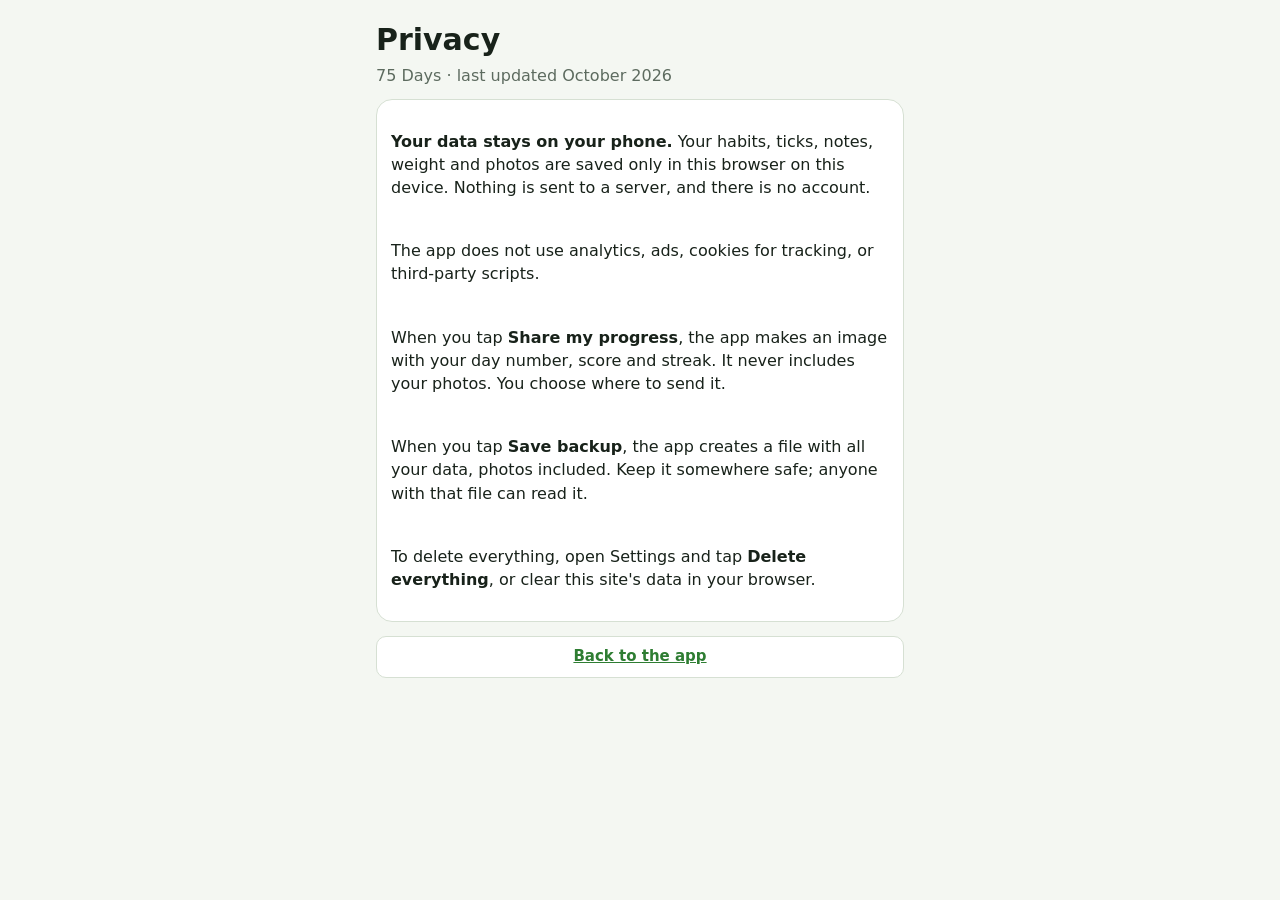
==== privacy.html @ 21a0edb5 "Add offline 75 Days app as the main page; keep earlier tracker at /personal Co-Authored-By: Claude O" ====
<!doctype html>
<html lang="en">
<head>
<meta charset="utf-8">
<meta name="viewport" content="width=device-width,initial-scale=1">
<title>Privacy · 75 Days</title>
<link rel="stylesheet" href="app.css">
</head>
<body>
<div class="app" style="padding-bottom:32px">
  <header class="pagehead"><h2>Privacy</h2><p class="muted">75 Days · last updated October 2026</p></header>
  <div class="pad">
    <div class="card">
      <p><b>Your data stays on your phone.</b> Your habits, ticks, notes, weight and photos are saved only in this browser on this device. Nothing is sent to a server, and there is no account.</p>
      <p>The app does not use analytics, ads, cookies for tracking, or third-party scripts.</p>
      <p>When you tap <b>Share my progress</b>, the app makes an image with your day number, score and streak. It never includes your photos. You choose where to send it.</p>
      <p>When you tap <b>Save backup</b>, the app creates a file with all your data, photos included. Keep it somewhere safe; anyone with that file can read it.</p>
      <p>To delete everything, open Settings and tap <b>Delete everything</b>, or clear this site's data in your browser.</p>
    </div>
    <a class="btn" href="./">Back to the app</a>
  </div>
</div>
</body>
</html>
---- app.css ----
/* 75 Days: a phone-first habit log. Green = done, maroon = busy day, blue = water. System fonts so it works fully offline. */
:root{
  --bg:#f4f7f2; --surface:#ffffff; --surface-2:#eaf1e8; --line:#d6e0d3;
  --fg:#18221a; --muted:#5d6b5f;
  --accent:#2e7d32; --accent-ink:#ffffff; --accent-soft:#dbeedc;
  --maroon:#8b1a14; --maroon-soft:#f6e2e0;
  --water:#2f74b5;
  --l0:#e6ece4; --l1:#c6e1c7; --l2:#8cc490; --l3:#4c9b52; --l4:#2e7d32;
  --f-display:ui-rounded,"SF Pro Rounded","Segoe UI Variable Display","Segoe UI",system-ui,-apple-system,Roboto,sans-serif;
  --f-body:system-ui,-apple-system,"Segoe UI",Roboto,"Helvetica Neue",Arial,sans-serif;
  --f-mono:ui-monospace,"SF Mono",Menlo,Consolas,monospace;
  --tabh:62px;
  color-scheme:light;
}
@media (prefers-color-scheme:dark){:root{
  --bg:#111612; --surface:#192019; --surface-2:#202a21; --line:#2c382d;
  --fg:#e4ebe3; --muted:#97a698;
  --accent:#6cc070; --accent-ink:#0e1a0f; --accent-soft:#213a23;
  --maroon:#e3807a; --maroon-soft:#3a2321; --water:#6aa8e0;
  --l0:#212a22; --l1:#27442a; --l2:#326a37; --l3:#4a9950; --l4:#6cc070;
  color-scheme:dark}}
*{box-sizing:border-box}
html,body{margin:0;background:var(--bg);color:var(--fg);font-family:var(--f-body);font-size:16px;line-height:1.45;-webkit-text-size-adjust:100%}
body{padding-top:env(safe-area-inset-top,0px)}
[hidden]{display:none!important}
h1,h2{font-family:var(--f-display);margin:0;text-wrap:balance}
button,input,textarea{font:inherit;color:inherit}
input,textarea{width:100%;border:1px solid var(--line);background:var(--surface);border-radius:10px;padding:10px 12px;font-size:16px}
textarea{resize:vertical}
:focus-visible{outline:2px solid var(--accent);outline-offset:2px}
a{color:var(--accent)}
.app{max-width:560px;margin:0 auto;min-height:100vh;padding-bottom:calc(var(--tabh) + env(safe-area-inset-bottom,0px) + 16px)}
.pad{padding:0 max(16px,env(safe-area-inset-right,0px)) 0 max(16px,env(safe-area-inset-left,0px));display:flex;flex-direction:column;gap:14px}
.muted{color:var(--muted)} .small{font-size:13px;margin:0} .center{text-align:center}
.label{display:block;font-size:12px;letter-spacing:.07em;text-transform:uppercase;color:var(--muted);font-weight:600;margin-bottom:6px}
.card{background:var(--surface);border:1px solid var(--line);border-radius:16px;padding:14px;display:flex;flex-direction:column;gap:8px;min-width:0}
.btn{display:inline-flex;align-items:center;justify-content:center;gap:6px;border:1px solid var(--line);background:var(--surface);border-radius:10px;padding:9px 14px;font-weight:600;font-size:15px;cursor:pointer;min-height:42px}
.btn.primary{background:var(--accent);border-color:var(--accent);color:var(--accent-ink)}
.btn.danger{color:var(--maroon)}
.btn.big{width:100%;min-height:52px;font-size:17px;border-radius:14px}
.linkbtn{background:none;border:0;color:var(--accent);font-weight:600;cursor:pointer;padding:4px}
.iconbtn{width:44px;height:44px;border-radius:12px;border:0;background:color-mix(in srgb,var(--accent-ink) 16%,transparent);color:var(--accent-ink);font-size:26px;line-height:1;cursor:pointer}
.iconbtn:disabled{opacity:.3}
.row-actions{display:flex;gap:8px;flex-wrap:wrap}
.inline{display:flex;align-items:center;gap:10px}

/* setup */
.setup{padding:24px max(16px,env(safe-area-inset-right,0px)) 32px max(16px,env(safe-area-inset-left,0px));display:flex;flex-direction:column;gap:14px}
.brand{display:flex;align-items:center;gap:14px;margin-bottom:6px}
.logo{width:64px;height:64px;border-radius:18px;background:var(--accent);color:var(--accent-ink);display:grid;place-items:center;font-family:var(--f-display);font-weight:800;font-size:30px;flex:none}
.brand h1{font-size:32px;font-weight:800}
.brand p{margin:2px 0 0}
.presets{display:flex;flex-wrap:wrap;gap:8px}
.hedit{list-style:none;margin:4px 0 0;padding:0;display:flex;flex-direction:column;gap:6px}
.hedit li{display:flex;align-items:center;gap:6px}
.hedit li input{flex:1;padding:8px 10px}
.hedit .tag{font-size:11px;color:var(--muted);flex:none;width:44px;text-align:center}
.hedit .x{border:0;background:none;color:var(--maroon);font-size:22px;width:36px;height:36px;cursor:pointer;flex:none}
.addrow{display:flex;gap:8px}
.addrow input{flex:1}

/* today */
.dayhead{background:var(--accent);color:var(--accent-ink);display:flex;align-items:center;justify-content:space-between;gap:8px;padding:14px max(12px,env(safe-area-inset-right,0px)) 14px max(12px,env(safe-area-inset-left,0px))}
.dh-mid{text-align:center;min-width:0}
.dh-n{font-family:var(--f-display);font-weight:800;font-size:34px;line-height:1.05}
.dh-n small{font-size:16px;opacity:.8;margin-left:4px;font-weight:600}
.dh-date{font-size:14px;opacity:.9}
.progress{height:5px;background:var(--l0)}
.progress b{display:block;height:100%;background:var(--accent);width:0;transition:width .3s}
.alert{margin:12px 16px 0;background:var(--maroon-soft);color:var(--maroon);border-radius:12px;padding:10px 14px;font-weight:600;font-size:14px}
.scoreline{display:flex;justify-content:space-between;align-items:baseline;margin-top:14px}
.big{font-family:var(--f-display);font-weight:800;font-size:30px;font-variant-numeric:tabular-nums}
.chips{display:flex;gap:8px;flex-wrap:wrap}
.chip{border:1px solid var(--line);background:var(--surface);border-radius:999px;padding:7px 14px;cursor:pointer;font-size:14px;min-height:38px}
.chip[aria-pressed="true"]{background:var(--fg);color:var(--bg);border-color:var(--fg)}
.chip.busy[aria-pressed="true"]{background:var(--maroon);border-color:var(--maroon);color:#fff}
.checks{background:var(--surface);border:1px solid var(--line);border-radius:16px;overflow:hidden}
.hrow{display:flex;align-items:center;gap:12px;padding:13px 14px;border-bottom:1px solid var(--line);cursor:pointer;user-select:none;-webkit-tap-highlight-color:transparent;min-height:54px}
.hrow:last-child{border-bottom:0}
.box{flex:none;width:26px;height:26px;border:2px solid var(--muted);border-radius:7px;display:grid;place-items:center;transition:background .15s,border-color .15s}
.box svg{width:15px;height:15px;stroke:var(--accent-ink);fill:none;stroke-width:2.6;stroke-linecap:round;stroke-linejoin:round;opacity:0}
.hrow.on .box{background:var(--accent);border-color:var(--accent)}
.hrow.on .box svg{opacity:1}
.hrow .t{flex:1;min-width:0}
.hrow.on .t>span:first-child{color:var(--muted)}
.glasses{display:flex;gap:6px;margin-top:6px;flex-wrap:wrap}
.glass{width:28px;height:32px;border:2px solid var(--water);border-radius:4px 4px 9px 9px;background:transparent;padding:0;cursor:pointer}
.glass.f{background:var(--water)}
.photo{border:2px dashed var(--accent);border-radius:14px;aspect-ratio:3/4;max-width:100%;max-height:60vh;display:grid;place-items:center;overflow:hidden;background:var(--surface-2);text-align:center}
.photo img{width:100%;height:100%;object-fit:cover;display:block}
.grid2{display:grid;grid-template-columns:1fr 1.4fr;gap:12px;align-items:end}
.dots{display:flex;gap:6px}
.dot{width:36px;height:36px;border-radius:50%;border:1.5px solid var(--line);background:var(--surface);cursor:pointer;font-size:14px;padding:0}
.dot[aria-pressed="true"]{background:var(--accent);border-color:var(--accent);color:var(--accent-ink);font-weight:700}

/* pages */
.pagehead{padding:18px max(16px,env(safe-area-inset-right,0px)) 12px max(16px,env(safe-area-inset-left,0px))}
.pagehead h2{font-size:30px;font-weight:800}
.pagehead p{margin:2px 0 0}
.cal{display:grid;grid-template-columns:30px repeat(7,minmax(0,1fr));gap:5px;font-size:12px}
.cal .h{text-align:center;color:var(--muted);font-weight:600}
.cal .w{color:var(--muted);font-weight:600;align-self:center;font-size:11px}
.cell{aspect-ratio:1;border:0;border-radius:8px;background:var(--l0);cursor:pointer;display:flex;flex-direction:column;align-items:flex-start;justify-content:space-between;padding:4px 5px;font-family:var(--f-mono);font-size:12px;color:var(--fg);min-width:0}
.cell small{font-family:var(--f-body);font-size:9px;opacity:.75}
.cell.l1{background:var(--l1)}.cell.l2{background:var(--l2)}.cell.l3{background:var(--l3);color:#fff}.cell.l4{background:var(--l4);color:var(--accent-ink)}
.cell.busy{box-shadow:inset 0 0 0 2px var(--maroon)}
.cell.future{opacity:.5}
.cell.today{outline:2px solid var(--fg);outline-offset:1px}
.legend{display:flex;align-items:center;gap:5px;flex-wrap:wrap}
.legend i{width:14px;height:14px;border-radius:4px;display:inline-block}
.legend .l0{background:var(--l0)}.legend .l1{background:var(--l1)}.legend .l2{background:var(--l2)}.legend .l3{background:var(--l3)}.legend .l4{background:var(--l4)}
.legend .busyi{box-shadow:inset 0 0 0 2px var(--maroon);background:var(--l0);margin-left:8px}
.stats{display:grid;grid-template-columns:repeat(2,minmax(0,1fr));gap:10px}
.stat{background:var(--surface);border:1px solid var(--line);border-radius:14px;padding:12px 14px}
.stat .k{font-size:12px;letter-spacing:.07em;text-transform:uppercase;color:var(--muted);font-weight:600}
.stat .v{font-family:var(--f-display);font-weight:800;font-size:30px;font-variant-numeric:tabular-nums}
.stat .v small{font-family:var(--f-body);font-size:13px;font-weight:500;color:var(--muted)}
.hrates{display:flex;flex-direction:column;gap:8px}
.hr{display:grid;grid-template-columns:minmax(0,1fr) 44px;gap:4px 10px;align-items:center;font-size:14px}
.hr .nm{min-width:0;overflow:hidden;text-overflow:ellipsis;white-space:nowrap}
.hr .pc{text-align:right;font-variant-numeric:tabular-nums;color:var(--muted);font-size:13px}
.hr .tr{grid-column:1/-1;height:6px;border-radius:3px;background:var(--l0);overflow:hidden}
.hr .tr b{display:block;height:100%;background:var(--accent);border-radius:3px}
.compare{display:grid;grid-template-columns:1fr 1fr;gap:10px}
.compare figure{margin:0}
.compare .fr{aspect-ratio:3/4;border-radius:12px;background:var(--surface-2);overflow:hidden;display:grid;place-items:center;color:var(--muted);font-size:13px}
.compare img{width:100%;height:100%;object-fit:cover}
.compare figcaption{font-size:12px;color:var(--muted);margin-top:4px}
.wchart svg{width:100%;height:auto;display:block}
.danger-zone{border-color:color-mix(in srgb,var(--maroon) 40%,var(--line))}

/* tabs */
.tabs{position:fixed;left:0;right:0;bottom:0;z-index:20;background:color-mix(in srgb,var(--surface) 94%,transparent);backdrop-filter:blur(10px);-webkit-backdrop-filter:blur(10px);border-top:1px solid var(--line);display:flex;justify-content:center;padding:0 env(safe-area-inset-right,0px) env(safe-area-inset-bottom,0px) env(safe-area-inset-left,0px)}
.tabs button{flex:1;max-width:140px;height:var(--tabh);border:0;background:none;color:var(--muted);font-size:11px;font-weight:600;display:flex;flex-direction:column;align-items:center;justify-content:center;gap:3px;cursor:pointer}
.tabs svg{width:24px;height:24px;fill:none;stroke:currentColor;stroke-width:1.9;stroke-linecap:round;stroke-linejoin:round}
.tabs button[aria-current="page"]{color:var(--accent)}
.toast{position:fixed;left:50%;transform:translateX(-50%);bottom:calc(var(--tabh) + env(safe-area-inset-bottom,0px) + 14px);background:var(--fg);color:var(--bg);padding:10px 16px;border-radius:12px;font-size:14px;z-index:30;max-width:calc(100% - 32px)}
.update{position:fixed;left:16px;right:16px;top:calc(env(safe-area-inset-top,0px) + 10px);z-index:40;background:var(--surface);border:1px solid var(--line);border-radius:14px;padding:10px 12px;display:flex;align-items:center;justify-content:space-between;gap:10px;box-shadow:0 6px 24px rgba(0,0,0,.15);max-width:528px;margin:0 auto}
@media (prefers-reduced-motion:reduce){*{transition:none!important}}
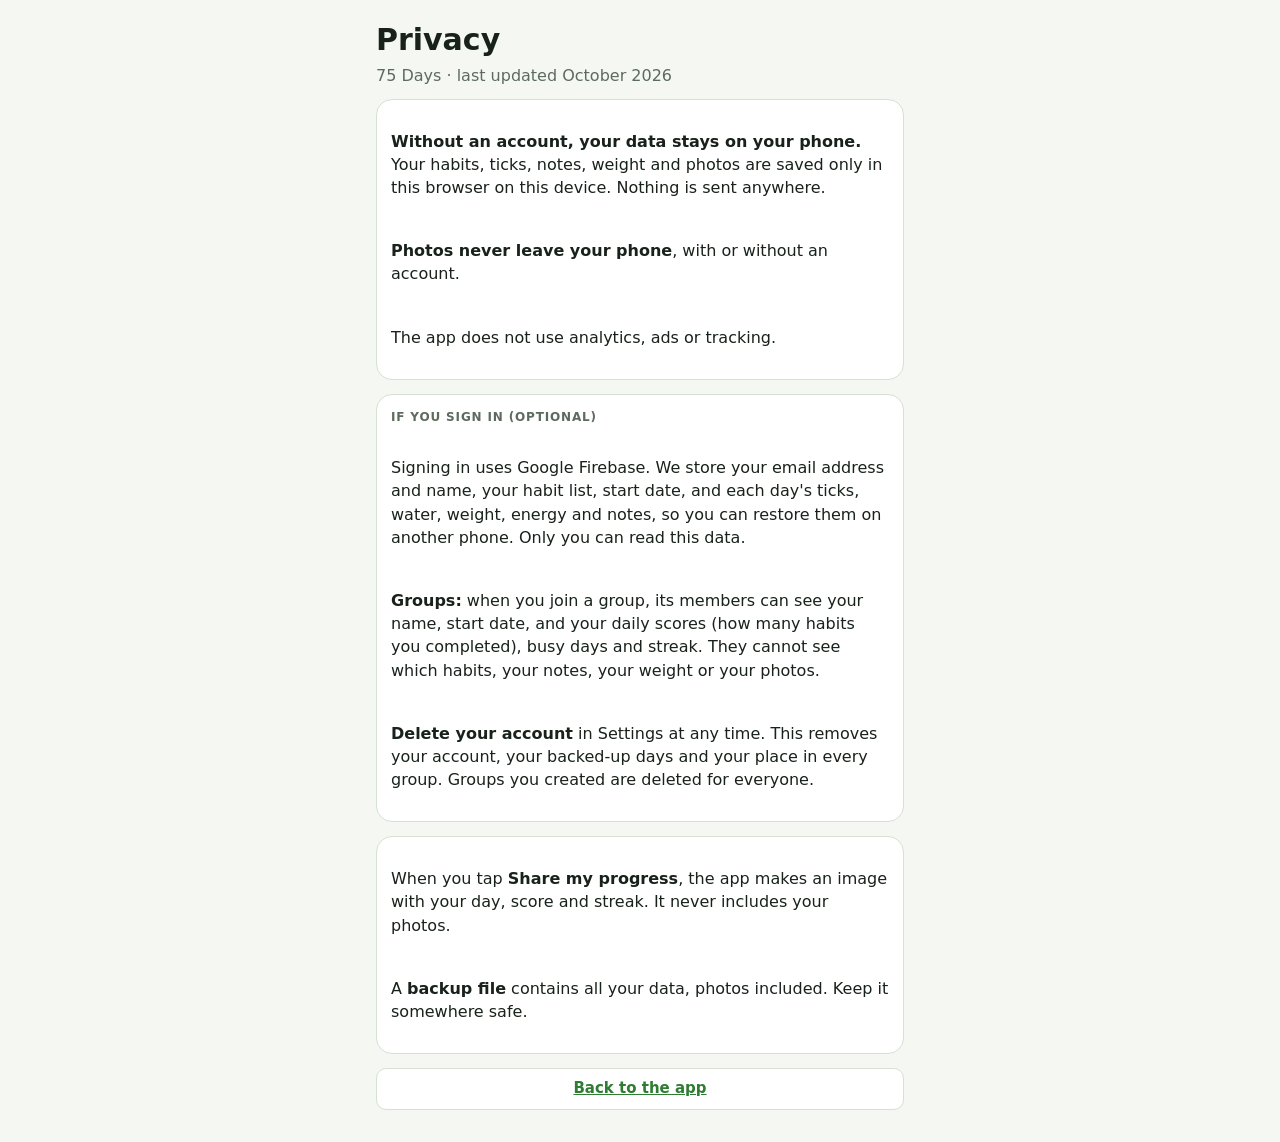
==== commit 3c324f06: "Groups and accounts (v1.2.0): optional sign-in, cloud backup, groups with invite codes - Groups tab:" ====
--- a/privacy.html
+++ b/privacy.html
@@ -11,11 +11,19 @@
   <header class="pagehead"><h2>Privacy</h2><p class="muted">75 Days · last updated October 2026</p></header>
   <div class="pad">
     <div class="card">
-      <p><b>Your data stays on your phone.</b> Your habits, ticks, notes, weight and photos are saved only in this browser on this device. Nothing is sent to a server, and there is no account.</p>
-      <p>The app does not use analytics, ads, cookies for tracking, or third-party scripts.</p>
-      <p>When you tap <b>Share my progress</b>, the app makes an image with your day number, score and streak. It never includes your photos. You choose where to send it.</p>
-      <p>When you tap <b>Save backup</b>, the app creates a file with all your data, photos included. Keep it somewhere safe; anyone with that file can read it.</p>
-      <p>To delete everything, open Settings and tap <b>Delete everything</b>, or clear this site's data in your browser.</p>
+      <p><b>Without an account, your data stays on your phone.</b> Your habits, ticks, notes, weight and photos are saved only in this browser on this device. Nothing is sent anywhere.</p>
+      <p><b>Photos never leave your phone</b>, with or without an account.</p>
+      <p>The app does not use analytics, ads or tracking.</p>
+    </div>
+    <div class="card">
+      <div class="label">If you sign in (optional)</div>
+      <p>Signing in uses Google Firebase. We store your email address and name, your habit list, start date, and each day's ticks, water, weight, energy and notes, so you can restore them on another phone. Only you can read this data.</p>
+      <p><b>Groups:</b> when you join a group, its members can see your name, start date, and your daily scores (how many habits you completed), busy days and streak. They cannot see which habits, your notes, your weight or your photos.</p>
+      <p><b>Delete your account</b> in Settings at any time. This removes your account, your backed-up days and your place in every group. Groups you created are deleted for everyone.</p>
+    </div>
+    <div class="card">
+      <p>When you tap <b>Share my progress</b>, the app makes an image with your day, score and streak. It never includes your photos.</p>
+      <p>A <b>backup file</b> contains all your data, photos included. Keep it somewhere safe.</p>
     </div>
     <a class="btn" href="./">Back to the app</a>
   </div>
--- a/app.css
+++ b/app.css
@@ -136,4 +136,43 @@
 .tabs button[aria-current="page"]{color:var(--accent)}
 .toast{position:fixed;left:50%;transform:translateX(-50%);bottom:calc(var(--tabh) + env(safe-area-inset-bottom,0px) + 14px);background:var(--fg);color:var(--bg);padding:10px 16px;border-radius:12px;font-size:14px;z-index:30;max-width:calc(100% - 32px)}
 .update{position:fixed;left:16px;right:16px;top:calc(env(safe-area-inset-top,0px) + 10px);z-index:40;background:var(--surface);border:1px solid var(--line);border-radius:14px;padding:10px 12px;display:flex;align-items:center;justify-content:space-between;gap:10px;box-shadow:0 6px 24px rgba(0,0,0,.15);max-width:528px;margin:0 auto}
+/* groups + accounts */
+.mono{font-family:var(--f-mono);letter-spacing:.06em}
+.card.hl{border-color:var(--accent);background:var(--accent-soft)}
+.auth input{margin-bottom:4px}
+.gbtn{gap:10px;background:var(--surface);color:var(--fg)}
+.or{display:flex;align-items:center;gap:10px;color:var(--muted);font-size:13px;margin:2px 0}
+.or::before,.or::after{content:"";flex:1;height:1px;background:var(--line)}
+.glist{display:flex;flex-direction:column;background:var(--surface);border:1px solid var(--line);border-radius:16px;overflow:hidden}
+.gitem{display:grid;grid-template-columns:1fr auto;grid-template-rows:auto auto;gap:2px 10px;text-align:left;padding:13px 14px;border:0;border-bottom:1px solid var(--line);background:none;cursor:pointer;min-height:58px}
+.gitem:last-child{border-bottom:0}
+.gitem .gname{font-weight:700;font-size:16px;min-width:0;overflow:hidden;text-overflow:ellipsis;white-space:nowrap}
+.gitem .chev{grid-row:1/3;grid-column:2;align-self:center;color:var(--muted);font-size:22px}
+.gtitle{font-family:var(--f-display);font-weight:800;font-size:24px;text-wrap:balance}
+.invite{display:flex;align-items:flex-end;justify-content:space-between;gap:12px;flex-wrap:wrap}
+.invite .code{font-size:28px;font-weight:700;color:var(--accent)}
+.lb{display:flex;flex-direction:column}
+.lbrow{display:grid;grid-template-columns:24px minmax(0,1fr) auto;gap:10px;align-items:center;padding:10px 0;border-bottom:1px solid var(--line)}
+.lbrow:last-child{border-bottom:0}
+.lbrow.me .nm{color:var(--accent)}
+.lbrow .rk{font-family:var(--f-mono);color:var(--muted);font-size:14px;text-align:center}
+.lbrow .who{min-width:0}
+.lbrow .nm{font-weight:700;overflow:hidden;text-overflow:ellipsis;white-space:nowrap}
+.lbrow .you{font-size:11px;font-weight:700;color:var(--accent);margin-left:6px;text-transform:uppercase;letter-spacing:.06em}
+.lbrow .sub{font-size:12px;color:var(--muted)}
+.lbrow .rt{display:flex;flex-direction:column;align-items:flex-end;gap:4px}
+.lbrow .td{font-family:var(--f-display);font-weight:800;font-size:20px;font-variant-numeric:tabular-nums}
+.lbrow .td small{font-family:var(--f-body);font-weight:500;font-size:12px;color:var(--muted)}
+.strip{display:flex;gap:3px}
+.strip i{width:11px;height:11px;border-radius:3px;background:var(--l0);display:inline-block}
+.strip i.l1{background:var(--l1)}.strip i.l2{background:var(--l2)}.strip i.l3{background:var(--l3)}.strip i.l4{background:var(--l4)}
+.strip i.busy{box-shadow:inset 0 0 0 2px var(--maroon)}
+#suAuth{margin-top:4px}
+.installbar{display:flex;align-items:center;gap:10px;margin:10px max(16px,env(safe-area-inset-right,0px)) 0 max(16px,env(safe-area-inset-left,0px));padding:10px 10px 10px 12px;background:var(--surface);border:1px solid var(--line);border-radius:14px}
+.ib-logo{width:40px;height:40px;border-radius:11px;background:var(--accent);color:var(--accent-ink);display:grid;place-items:center;font-family:var(--f-display);font-weight:800;flex:none}
+.ib-t{flex:1;min-width:0;display:flex;flex-direction:column;line-height:1.25}
+.ib-x{border:0;background:none;color:var(--muted);font-size:24px;width:36px;height:40px;cursor:pointer;flex:none}
+/* Android: no grey flash on tap, no pull-to-refresh bounce inside the installed app */
+button,.hrow,.chip,.cell,label.btn{-webkit-tap-highlight-color:transparent;touch-action:manipulation}
+@media (display-mode:standalone){html,body{overscroll-behavior-y:contain}}
 @media (prefers-reduced-motion:reduce){*{transition:none!important}}
